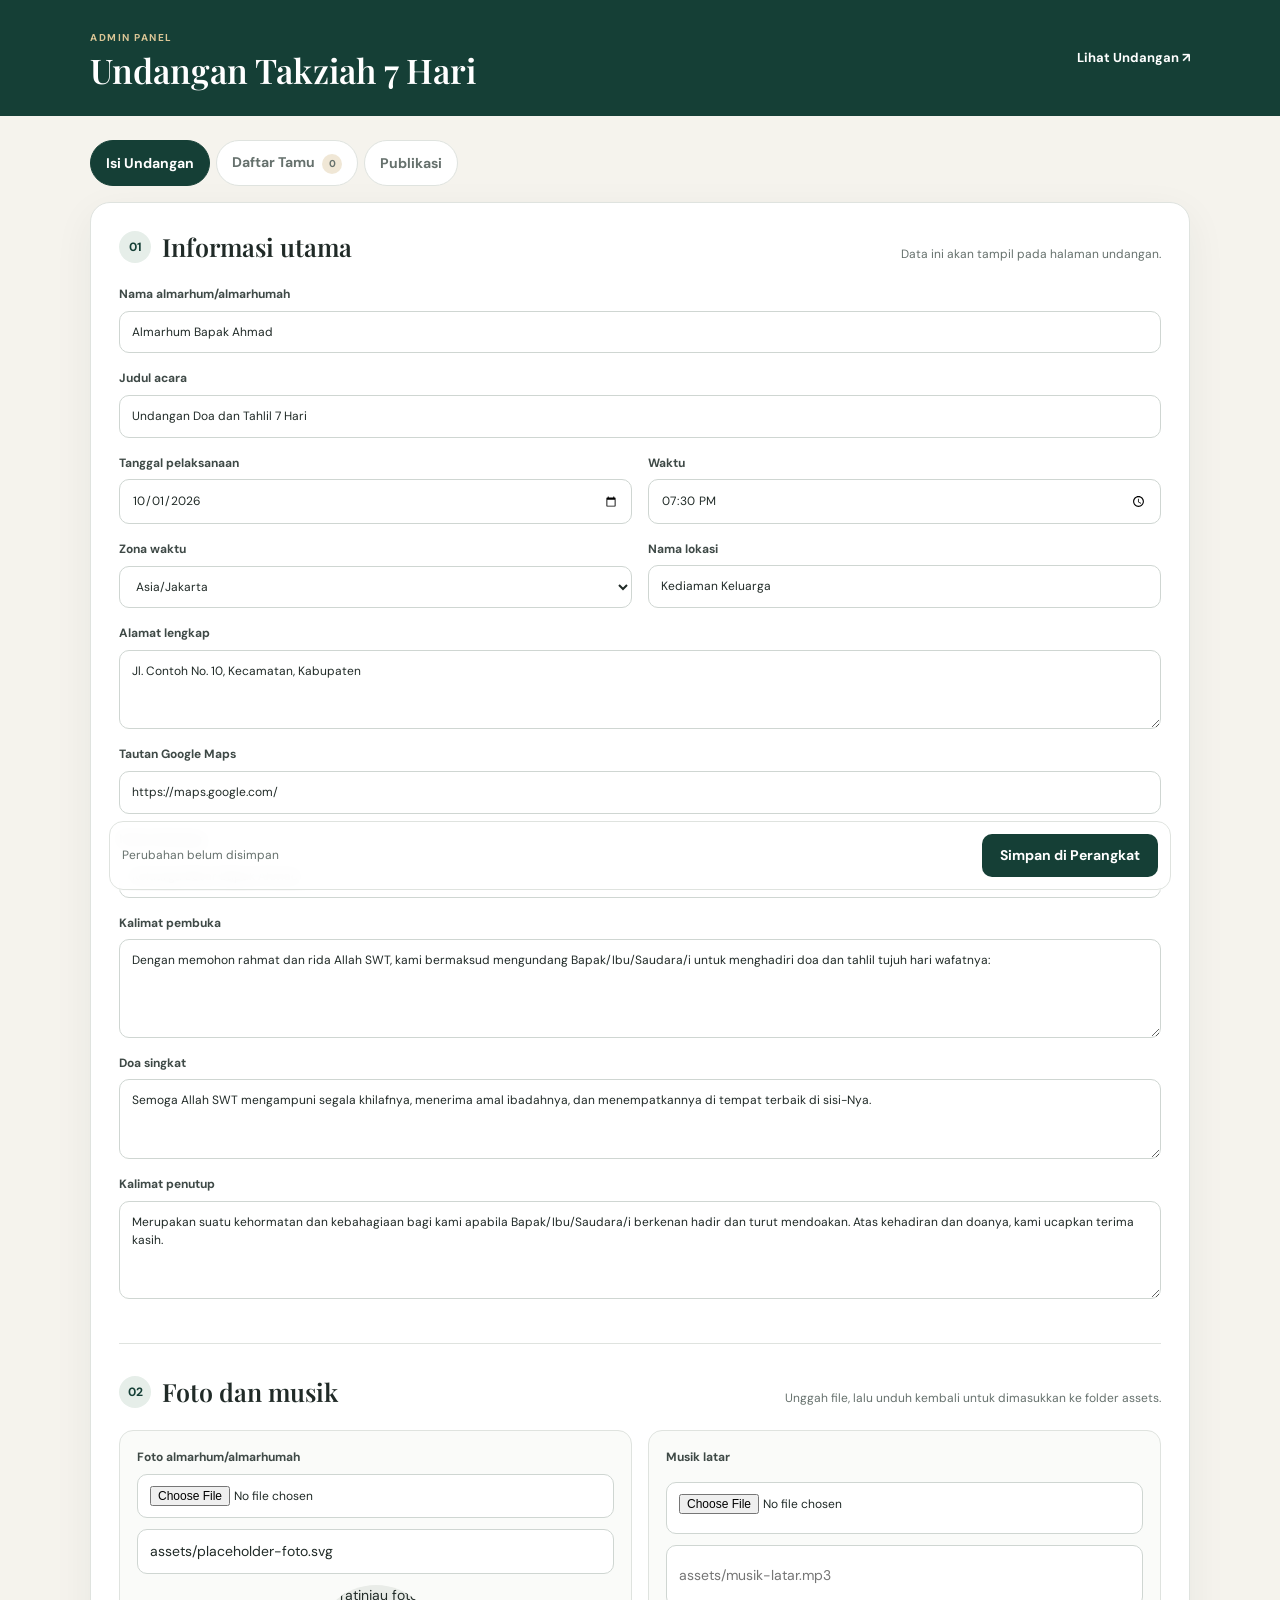
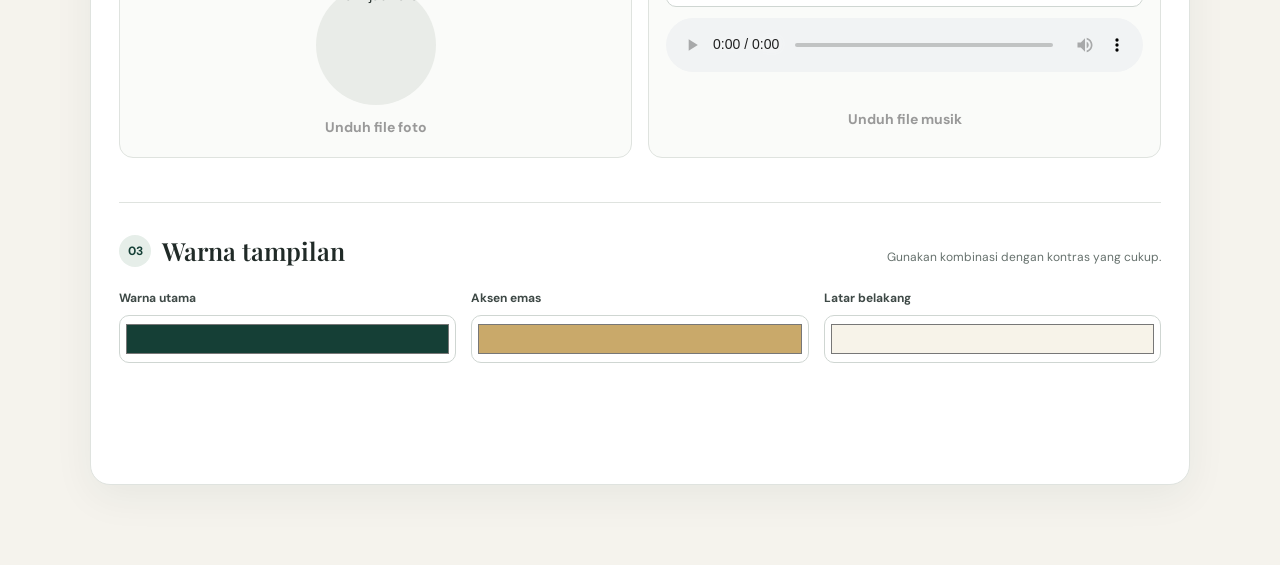
==== admin.html @ a3dbf104 "Add files via upload" ====
<!doctype html>
<html lang="id">
<head>
  <meta charset="utf-8">
  <meta name="viewport" content="width=device-width,initial-scale=1">
  <meta name="theme-color" content="#153f36">
  <title>Admin Undangan Takziah</title>
  <link rel="preconnect" href="https://fonts.googleapis.com">
  <link rel="preconnect" href="https://fonts.gstatic.com" crossorigin>
  <link href="https://fonts.googleapis.com/css2?family=DM+Sans:wght@400;500;600;700&family=Playfair+Display:wght@600;700&display=swap" rel="stylesheet">
  <link rel="stylesheet" href="admin.css">
</head>
<body>
  <header class="admin-header">
    <div><span>ADMIN PANEL</span><h1>Undangan Takziah 7 Hari</h1></div>
    <a href="index.html" target="_blank">Lihat Undangan ↗</a>
  </header>

  <main class="admin-layout">
    <nav class="tabs" aria-label="Navigasi admin">
      <button class="tab active" data-tab="content">Isi Undangan</button>
      <button class="tab" data-tab="guests">Daftar Tamu <span id="guestCount">0</span></button>
      <button class="tab" data-tab="publish">Publikasi</button>
    </nav>

    <section class="panel active" id="contentPanel">
      <div class="section-heading"><div><span>01</span><h2>Informasi utama</h2></div><p>Data ini akan tampil pada halaman undangan.</p></div>
      <form id="configForm">
        <div class="form-grid">
          <label class="full">Nama almarhum/almarhumah<input id="deceasedName" required></label>
          <label class="full">Judul acara<input id="eventTitle" required></label>
          <label>Tanggal pelaksanaan<input id="eventDate" type="date" required></label>
          <label>Waktu<input id="eventTime" type="time" required></label>
          <label>Zona waktu<select id="timezone"><option>Asia/Jakarta</option><option>Asia/Makassar</option><option>Asia/Jayapura</option></select></label>
          <label>Nama lokasi<input id="locationName" required></label>
          <label class="full">Alamat lengkap<textarea id="address" rows="3" required></textarea></label>
          <label class="full">Tautan Google Maps<input id="mapsUrl" type="url" placeholder="https://maps.app.goo.gl/..."></label>
          <label class="full">Nama keluarga<input id="family" required></label>
          <label class="full">Kalimat pembuka<textarea id="opening" rows="4"></textarea></label>
          <label class="full">Doa singkat<textarea id="prayer" rows="3"></textarea></label>
          <label class="full">Kalimat penutup<textarea id="closing" rows="4"></textarea></label>
        </div>

        <div class="section-heading separated"><div><span>02</span><h2>Foto dan musik</h2></div><p>Unggah file, lalu unduh kembali untuk dimasukkan ke folder assets.</p></div>
        <div class="upload-grid">
          <div class="upload-card">
            <label>Foto almarhum/almarhumah<input id="photoFile" type="file" accept="image/jpeg,image/png,image/webp"></label>
            <input id="photoPath" value="assets/placeholder-foto.svg" aria-label="Lokasi file foto">
            <div class="preview portrait-preview"><img id="photoPreview" alt="Pratinjau foto"></div>
            <button class="link-button" id="downloadPhoto" type="button" disabled>Unduh file foto</button>
          </div>
          <div class="upload-card">
            <label>Musik latar<input id="musicFile" type="file" accept="audio/mpeg,audio/mp3,audio/wav,audio/ogg"></label>
            <input id="musicPath" placeholder="assets/musik-latar.mp3" aria-label="Lokasi file musik">
            <audio id="musicPreview" controls></audio>
            <button class="link-button" id="downloadMusic" type="button" disabled>Unduh file musik</button>
          </div>
        </div>

        <div class="section-heading separated"><div><span>03</span><h2>Warna tampilan</h2></div><p>Gunakan kombinasi dengan kontras yang cukup.</p></div>
        <div class="color-grid">
          <label>Warna utama<input id="primaryColor" type="color"></label>
          <label>Aksen emas<input id="secondaryColor" type="color"></label>
          <label>Latar belakang<input id="backgroundColor" type="color"></label>
        </div>
        <div class="sticky-actions">
          <span id="saveStatus">Perubahan belum disimpan</span>
          <button class="button primary" type="submit">Simpan di Perangkat</button>
        </div>
      </form>
    </section>

    <section class="panel" id="guestsPanel">
      <div class="section-heading"><div><span>01</span><h2>Masukkan daftar tamu</h2></div><p>Satu tamu per baris. Nomor WhatsApp bersifat opsional.</p></div>
      <div class="helper-box"><strong>Format:</strong><code>Nama Tamu</code> atau <code>Nama Tamu|628123456789</code></div>
      <textarea id="guestInput" rows="8" placeholder="Bapak Abdullah|628123456789&#10;Ibu Aminah&#10;Keluarga Bapak Hasan"></textarea>
      <div class="inline-actions">
        <button class="button primary" id="addGuests" type="button">Tambahkan Tamu</button>
        <button class="button secondary" id="clearGuests" type="button">Hapus Semua</button>
      </div>

      <div class="message-editor">
        <h3>Template pesan WhatsApp</h3>
        <p>Variabel tersedia: <code>{nama}</code>, <code>{acara}</code>, <code>{almarhum}</code>, <code>{tanggal}</code>, <code>{waktu}</code>, <code>{lokasi}</code>, <code>{alamat}</code>, dan <code>{link}</code>.</p>
        <textarea id="messageTemplate" rows="10"></textarea>
        <label>URL undangan GitHub Pages<input id="siteUrl" type="url" placeholder="https://username.github.io/nama-repo/"></label>
        <button class="button secondary" id="saveMessage" type="button">Simpan Template</button>
      </div>

      <div class="guest-toolbar">
        <h3>Daftar undangan</h3>
        <input id="guestSearch" type="search" placeholder="Cari nama tamu...">
      </div>
      <div id="guestList" class="guest-list"></div>
      <div class="inline-actions">
        <button class="button secondary" id="copyAllMessages" type="button">Salin Semua Pesan</button>
        <button class="button secondary" id="exportGuests" type="button">Ekspor CSV</button>
      </div>
    </section>

    <section class="panel" id="publishPanel">
      <div class="section-heading"><div><span>01</span><h2>Siapkan file publikasi</h2></div><p>Unduh konfigurasi terbaru untuk mengganti file di GitHub.</p></div>
      <div class="publish-card">
        <h3>1. Unduh konfigurasi</h3>
        <p>File berisi data acara, tetapi tidak memuat daftar tamu.</p>
        <button class="button primary" id="exportConfig" type="button">Unduh config.json</button>
      </div>
      <div class="publish-card">
        <h3>2. Lengkapi folder assets</h3>
        <p>Pastikan foto dan musik memakai nama yang sama dengan isian lokasi file pada tab Isi Undangan.</p>
      </div>
      <div class="publish-card">
        <h3>3. Unggah ke GitHub</h3>
        <p>Ganti <code>config.json</code>, unggah file media ke <code>assets</code>, lalu tunggu GitHub Pages memperbarui situs.</p>
      </div>
      <div class="warning"><strong>Catatan keamanan</strong><p>Halaman admin pada situs statis tidak memiliki login server. Data tersimpan hanya di browser ini. Jangan menyimpan data sensitif atau token GitHub di halaman admin.</p></div>
    </section>
  </main>
  <div class="toast" id="toast" role="status"></div>
  <script src="admin.js"></script>
</body>
</html>
---- admin.css ----
:root { --primary:#153f36; --gold:#c9a96a; --paper:#f5f3ed; --white:#fff; --ink:#202a27; --muted:#66716d; --line:#dfe3df; --danger:#9b3c3c; }
* { box-sizing:border-box; }
body { margin:0; background:var(--paper); color:var(--ink); font:14px/1.55 "DM Sans",system-ui,sans-serif; }
button,input,textarea,select { font:inherit; }
button { cursor:pointer; }
.admin-header { display:flex; align-items:center; justify-content:space-between; gap:18px; padding:26px max(22px,calc((100% - 1100px)/2)); color:white; background:var(--primary); }
.admin-header span { color:#dbc696; letter-spacing:.15em; font-size:10px; font-weight:700; }
.admin-header h1 { margin:2px 0 0; font:600 clamp(23px,4vw,34px)/1.2 "Playfair Display",serif; }
.admin-header a { color:white; text-decoration:none; font-weight:700; font-size:13px; }
.admin-layout { width:min(1100px,calc(100% - 28px)); margin:24px auto 80px; }
.tabs { display:flex; gap:6px; margin-bottom:16px; overflow-x:auto; }
.tab { flex:0 0 auto; padding:11px 15px; border:1px solid var(--line); border-radius:99px; color:var(--muted); background:white; font-weight:700; }
.tab.active { border-color:var(--primary); color:white; background:var(--primary); }
.tab span { display:inline-grid; min-width:20px; height:20px; margin-left:4px; place-items:center; border-radius:50%; background:rgba(201,169,106,.28); font-size:10px; }
.panel { display:none; padding:28px; border:1px solid var(--line); border-radius:20px; background:white; box-shadow:0 12px 40px rgba(22,52,45,.06); }
.panel.active { display:block; }
.section-heading { display:flex; align-items:end; justify-content:space-between; gap:20px; margin-bottom:22px; }
.section-heading.separated { margin-top:44px; padding-top:32px; border-top:1px solid var(--line); }
.section-heading div { display:flex; align-items:center; gap:11px; }
.section-heading span { display:grid; width:32px; height:32px; place-items:center; border-radius:50%; color:var(--primary); background:#e6eee9; font-weight:700; font-size:12px; }
.section-heading h2 { margin:0; font:600 25px/1.2 "Playfair Display",serif; }
.section-heading p { margin:0; color:var(--muted); font-size:12px; }
.form-grid { display:grid; grid-template-columns:1fr 1fr; gap:16px; }
label { display:grid; gap:7px; color:#3e4946; font-weight:700; font-size:12px; }
label.full { grid-column:1/-1; }
input,textarea,select { width:100%; border:1px solid #cfd6d2; border-radius:10px; padding:11px 12px; color:var(--ink); background:#fff; outline:none; font-weight:400; }
input:focus,textarea:focus,select:focus { border-color:var(--primary); box-shadow:0 0 0 3px rgba(21,63,54,.09); }
textarea { resize:vertical; }
.upload-grid { display:grid; grid-template-columns:1fr 1fr; gap:16px; }
.upload-card { display:grid; gap:11px; padding:17px; border:1px solid var(--line); border-radius:14px; background:#fafbf9; }
.preview { display:grid; min-height:120px; place-items:center; overflow:hidden; border-radius:10px; background:#e9ece8; }
.portrait-preview { width:120px; height:120px; min-height:0; margin:auto; border-radius:50%; }
.preview img { width:100%; height:100%; object-fit:cover; }
audio { width:100%; }
.link-button { border:0; color:var(--primary); background:none; font-weight:700; }
.link-button:disabled { color:#999; cursor:not-allowed; }
.color-grid { display:grid; grid-template-columns:repeat(3,1fr); gap:15px; }
.color-grid input { height:48px; padding:4px; }
.sticky-actions { position:sticky; bottom:10px; display:flex; align-items:center; justify-content:flex-end; gap:16px; margin:34px -10px -10px; padding:12px; border:1px solid var(--line); border-radius:14px; background:rgba(255,255,255,.92); backdrop-filter:blur(8px); }
.sticky-actions span { margin-right:auto; color:var(--muted); font-size:12px; }
.button { display:inline-flex; min-height:43px; align-items:center; justify-content:center; padding:10px 17px; border:1px solid transparent; border-radius:10px; font-weight:700; }
.button.primary { color:white; background:var(--primary); }
.button.secondary { border-color:#cbd3cf; color:var(--primary); background:white; }
.helper-box,.warning { padding:14px 16px; border-radius:12px; background:#edf3ef; }
code { padding:2px 6px; border-radius:5px; background:#edf0ed; font-size:12px; }
#guestInput { margin-top:14px; }
.inline-actions { display:flex; flex-wrap:wrap; gap:9px; margin-top:12px; }
.message-editor { margin:35px 0; padding:20px; border:1px solid var(--line); border-radius:15px; background:#fafbf9; }
.message-editor h3,.guest-toolbar h3,.publish-card h3 { margin:0 0 6px; }
.message-editor p,.publish-card p { color:var(--muted); }
.message-editor label { margin-top:13px; }
.message-editor .button { margin-top:12px; }
.guest-toolbar { display:flex; align-items:center; justify-content:space-between; gap:14px; margin-bottom:13px; }
.guest-toolbar input { width:min(300px,100%); }
.guest-list { display:grid; gap:10px; }
.guest-item { display:grid; grid-template-columns:1fr auto; gap:14px; padding:14px; border:1px solid var(--line); border-radius:12px; }
.guest-item strong,.guest-item small { display:block; }
.guest-item small { margin-top:3px; color:var(--muted); }
.guest-actions { display:flex; flex-wrap:wrap; justify-content:flex-end; gap:6px; }
.guest-actions button,.guest-actions a { padding:7px 10px; border:1px solid #d6dcd8; border-radius:8px; color:var(--primary); background:white; text-decoration:none; font-size:11px; font-weight:700; }
.guest-actions .delete { color:var(--danger); }
.empty { padding:40px 20px; border:1px dashed #ccd4d0; border-radius:12px; color:var(--muted); text-align:center; }
.publish-card { margin-bottom:13px; padding:20px; border:1px solid var(--line); border-radius:14px; }
.warning { margin-top:25px; border-left:4px solid #bc8a39; background:#fff5df; }
.warning p { margin:4px 0 0; }
.toast { position:fixed; left:50%; bottom:25px; z-index:30; transform:translate(-50%,15px); padding:10px 15px; border-radius:9px; color:white; background:#17231f; opacity:0; pointer-events:none; transition:.2s; }
.toast.show { transform:translate(-50%,0); opacity:1; }
@media (max-width:700px) {
  .admin-header { align-items:flex-start; padding:22px 18px; }
  .admin-header a { margin-top:8px; }
  .panel { padding:20px 15px; }
  .section-heading { display:block; }
  .section-heading p { margin-top:8px; }
  .form-grid,.upload-grid,.color-grid { grid-template-columns:1fr; }
  label.full { grid-column:auto; }
  .sticky-actions { flex-wrap:wrap; }
  .sticky-actions span { width:100%; }
  .guest-toolbar { align-items:stretch; flex-direction:column; }
  .guest-toolbar input { width:100%; }
  .guest-item { grid-template-columns:1fr; }
  .guest-actions { justify-content:flex-start; }
}
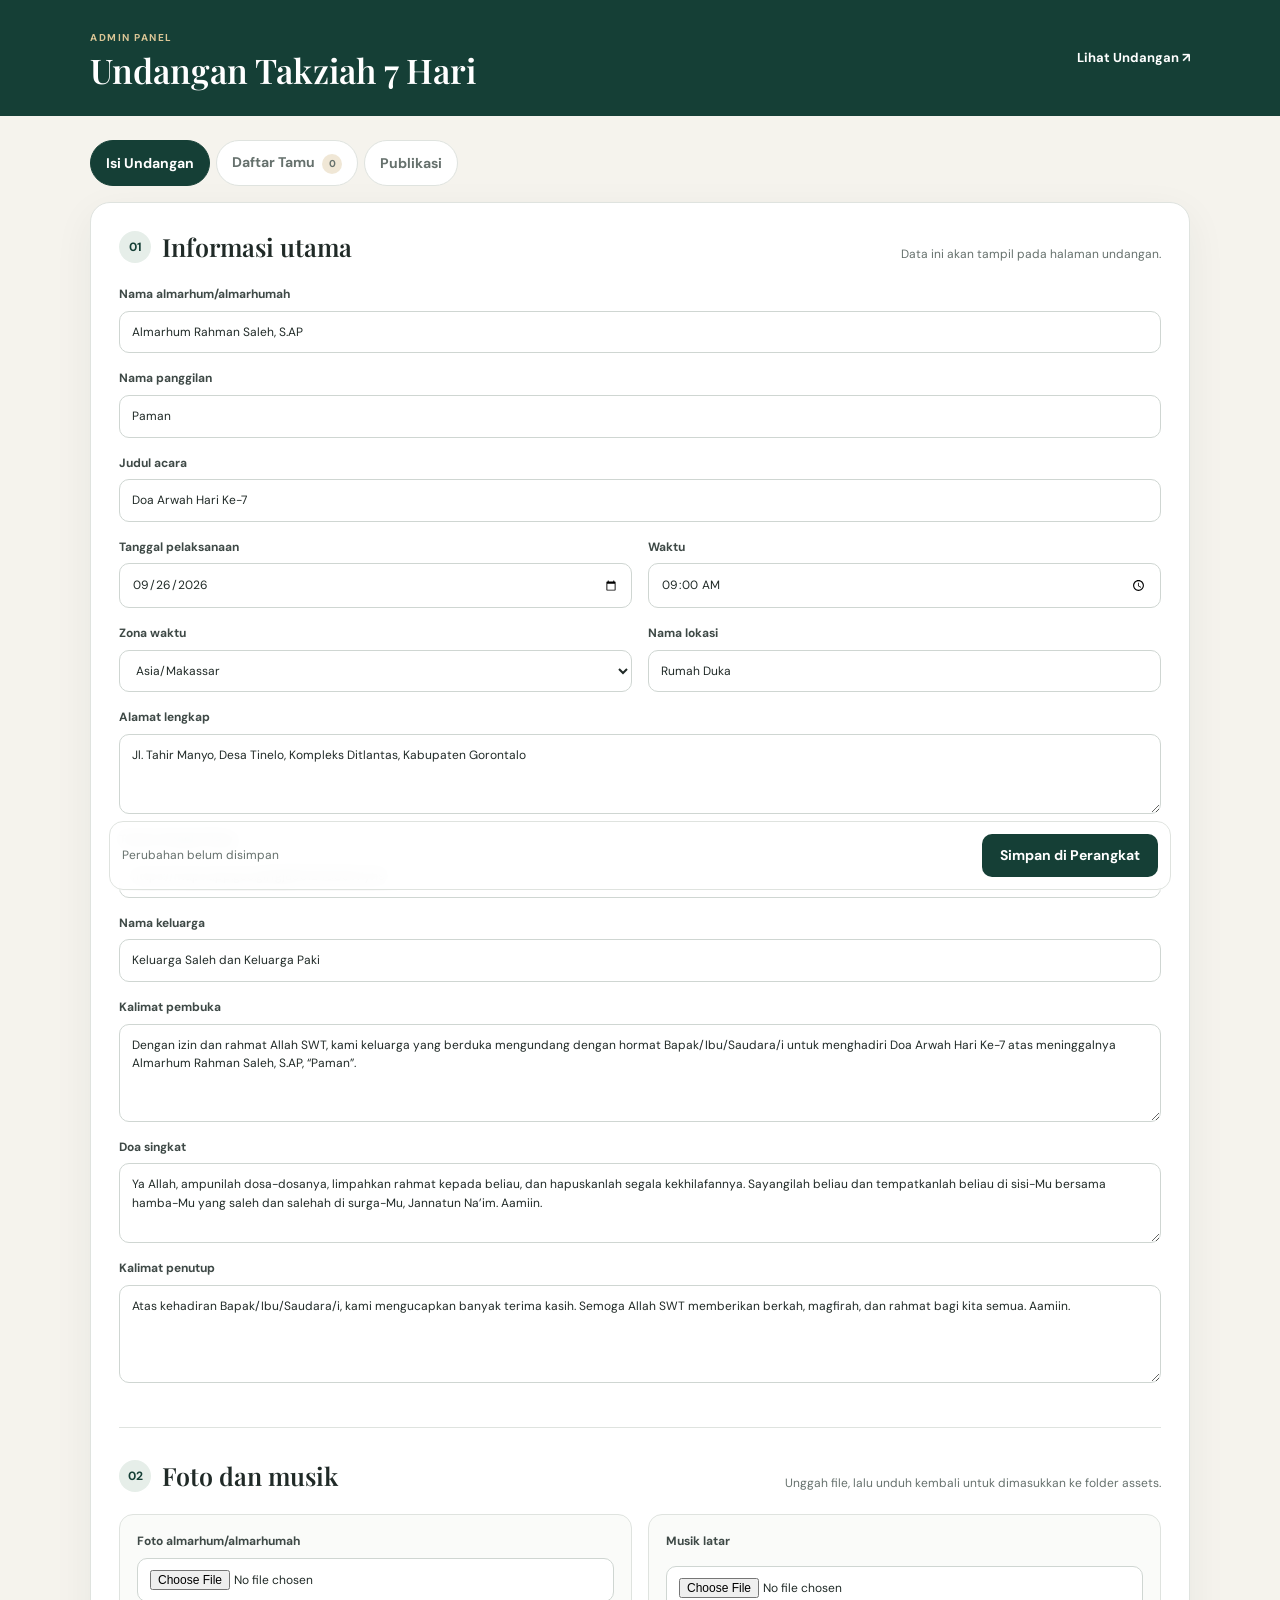
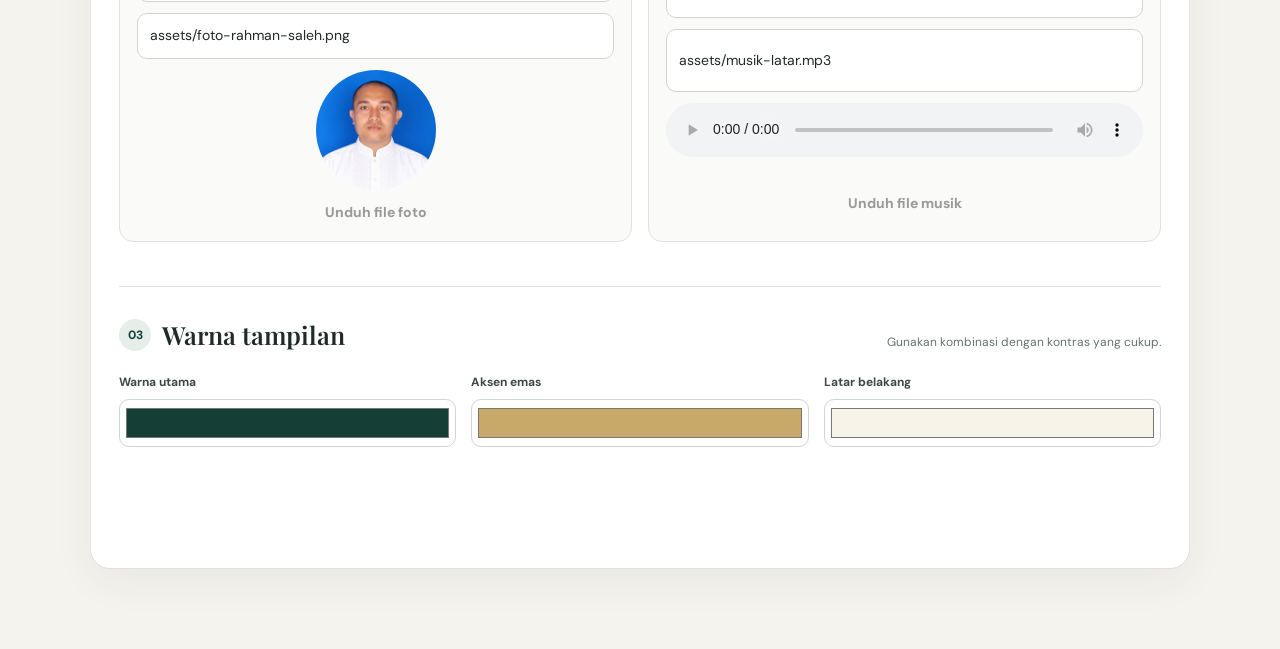
==== commit f7a346fb: "Add files via upload" ====
--- a/admin.html
+++ b/admin.html
@@ -28,6 +28,7 @@
       <form id="configForm">
         <div class="form-grid">
           <label class="full">Nama almarhum/almarhumah<input id="deceasedName" required></label>
+          <label class="full">Nama panggilan<input id="nickname" placeholder="Contoh: Paman"></label>
           <label class="full">Judul acara<input id="eventTitle" required></label>
           <label>Tanggal pelaksanaan<input id="eventDate" type="date" required></label>
           <label>Waktu<input id="eventTime" type="time" required></label>
